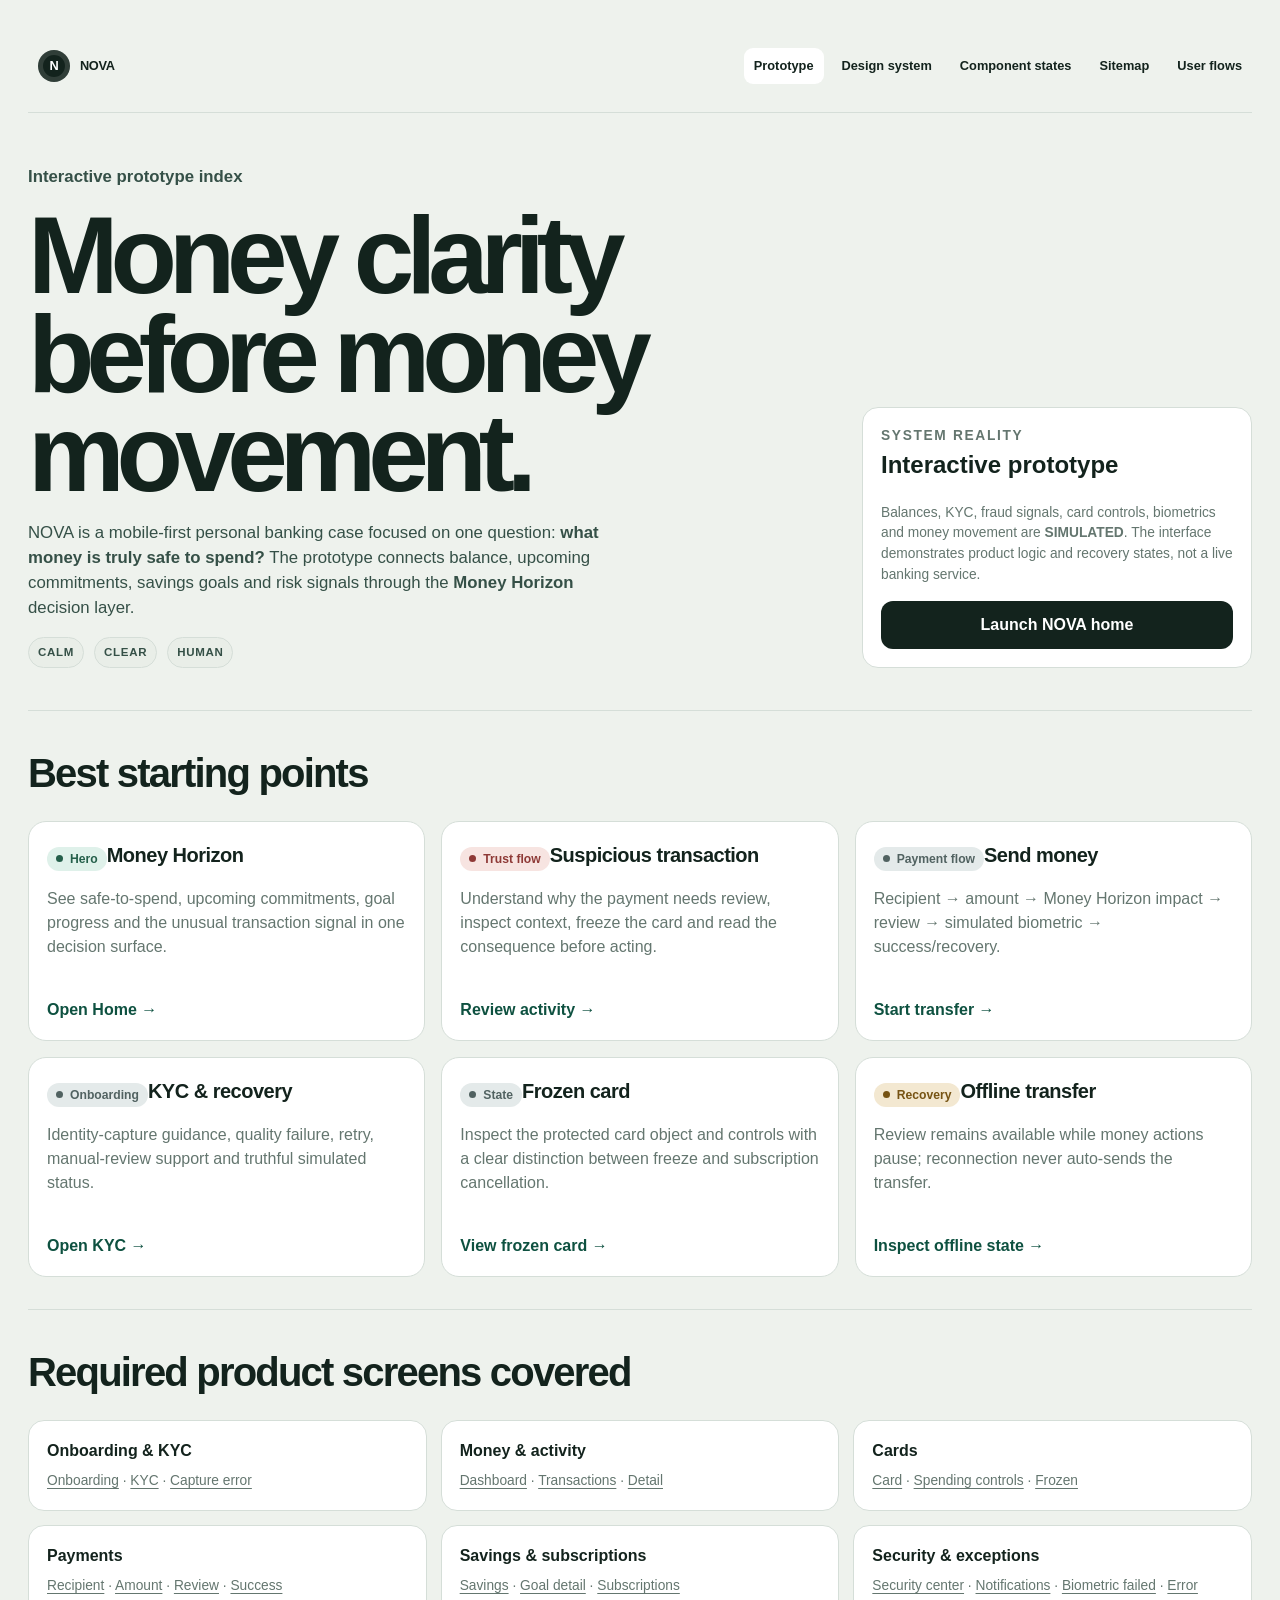
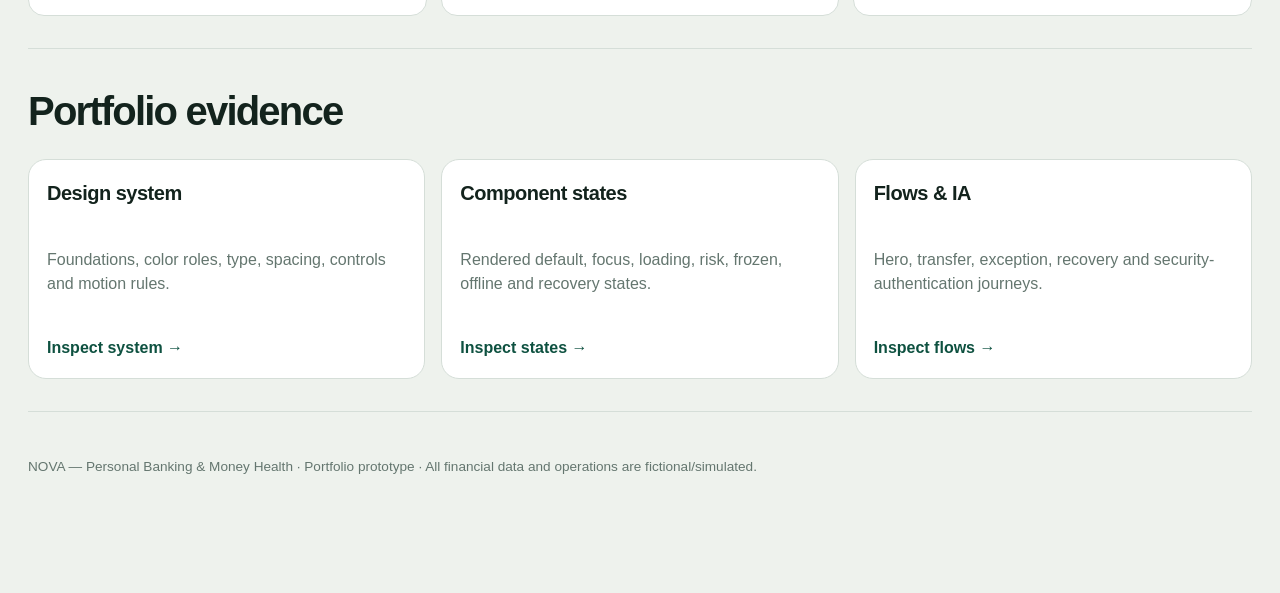
==== index.html @ ab26e025 "feat: build NOVA portfolio-grade banking prototype" ====
<!doctype html><html lang="en"><head><meta charset="utf-8"><meta name="viewport" content="width=device-width,initial-scale=1"><meta http-equiv="refresh" content="0; url=prototype.html"><title>NOVA</title><link rel="canonical" href="prototype.html"></head><body><p><a href="prototype.html">Open NOVA prototype</a></p></body></html>
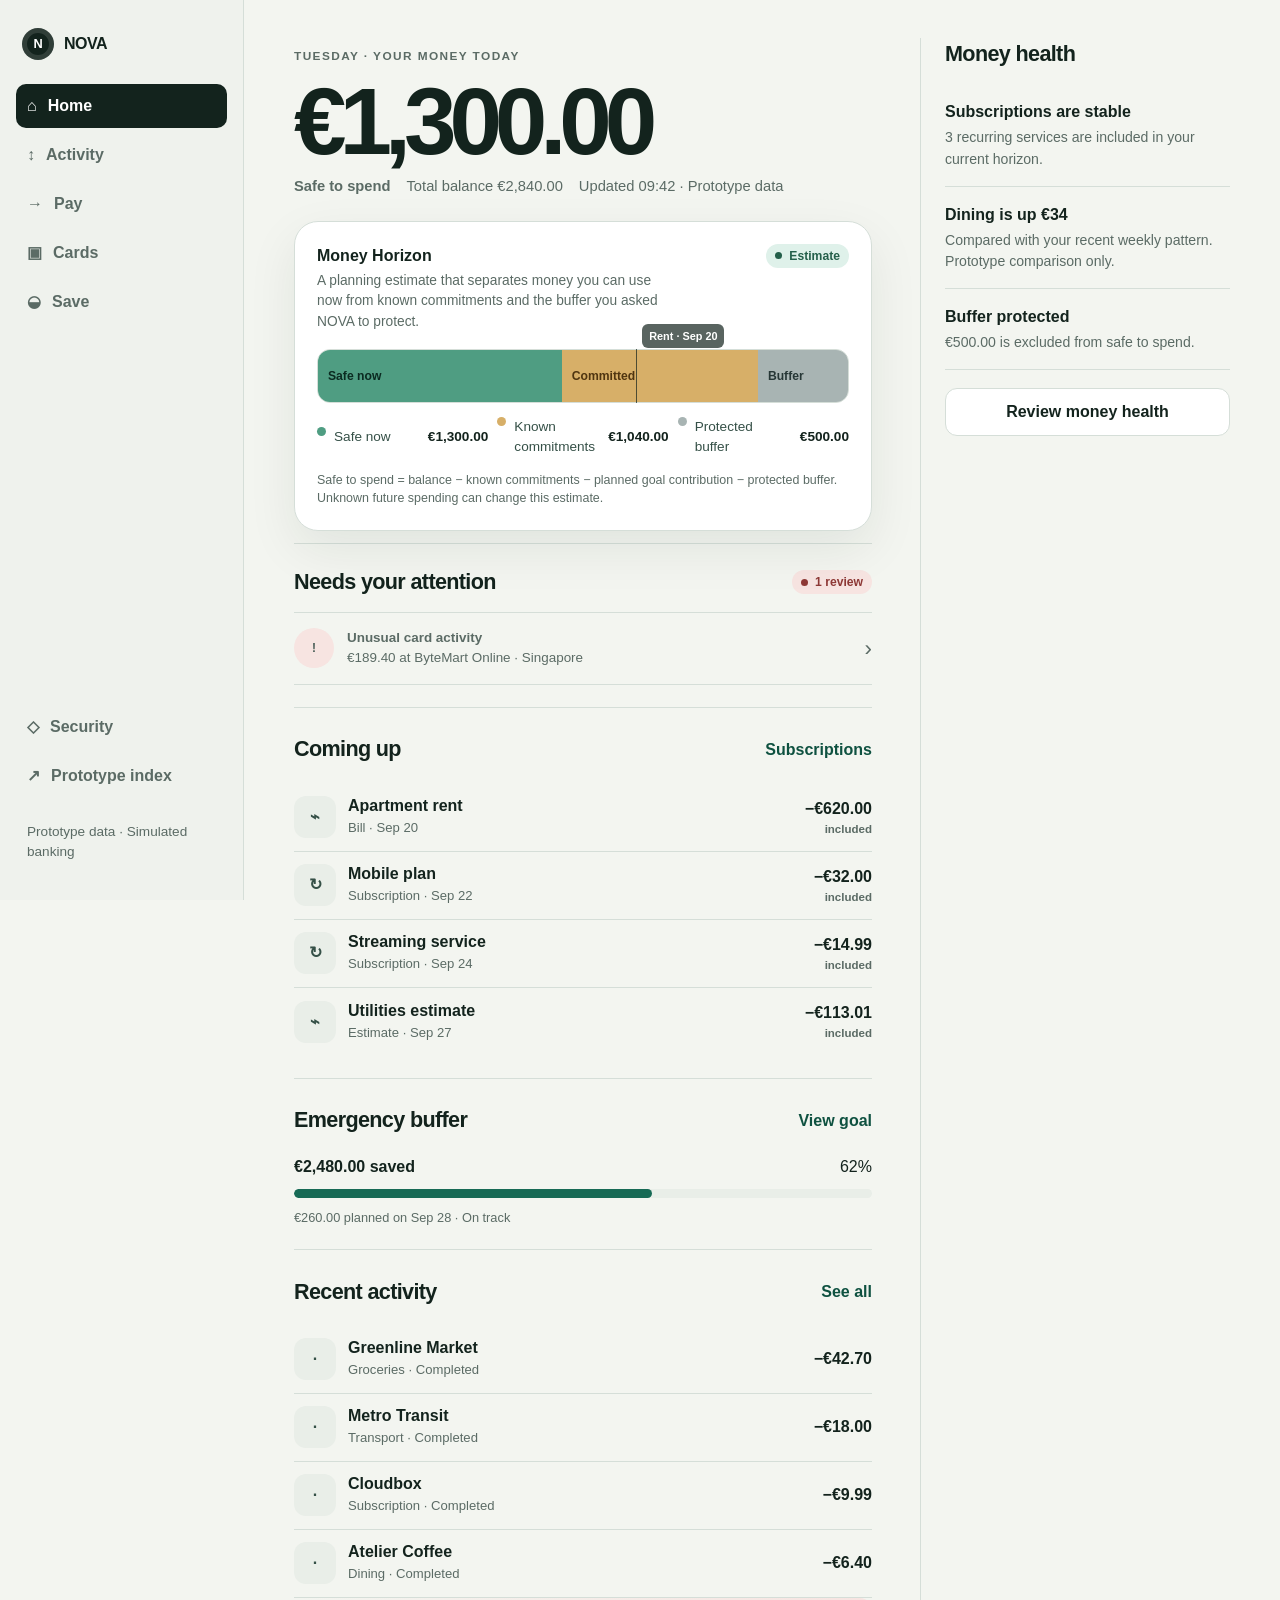
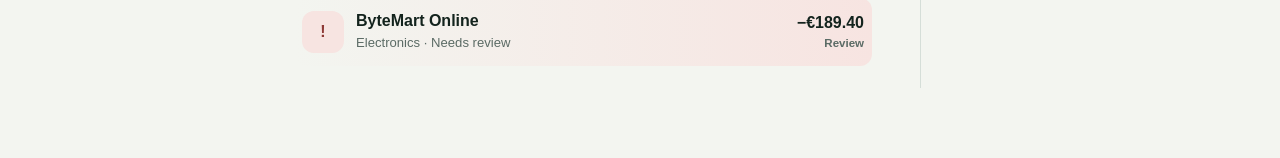
==== commit 535f622e: "fix: open NOVA product UI from GitHub Pages root" ====
--- a/index.html
+++ b/index.html
@@ -1 +1,13 @@
-<!doctype html><html lang="en"><head><meta charset="utf-8"><meta name="viewport" content="width=device-width,initial-scale=1"><meta http-equiv="refresh" content="0; url=prototype.html"><title>NOVA</title><link rel="canonical" href="prototype.html"></head><body><p><a href="prototype.html">Open NOVA prototype</a></p></body></html>
+<!doctype html>
+<html lang="en">
+<head>
+  <meta charset="utf-8">
+  <meta name="viewport" content="width=device-width,initial-scale=1">
+  <meta http-equiv="refresh" content="0; url=app.html?screen=home">
+  <title>NOVA — Personal Banking & Money Health</title>
+  <link rel="canonical" href="app.html?screen=home">
+</head>
+<body>
+  <p><a href="app.html?screen=home">Open NOVA app</a></p>
+</body>
+</html>
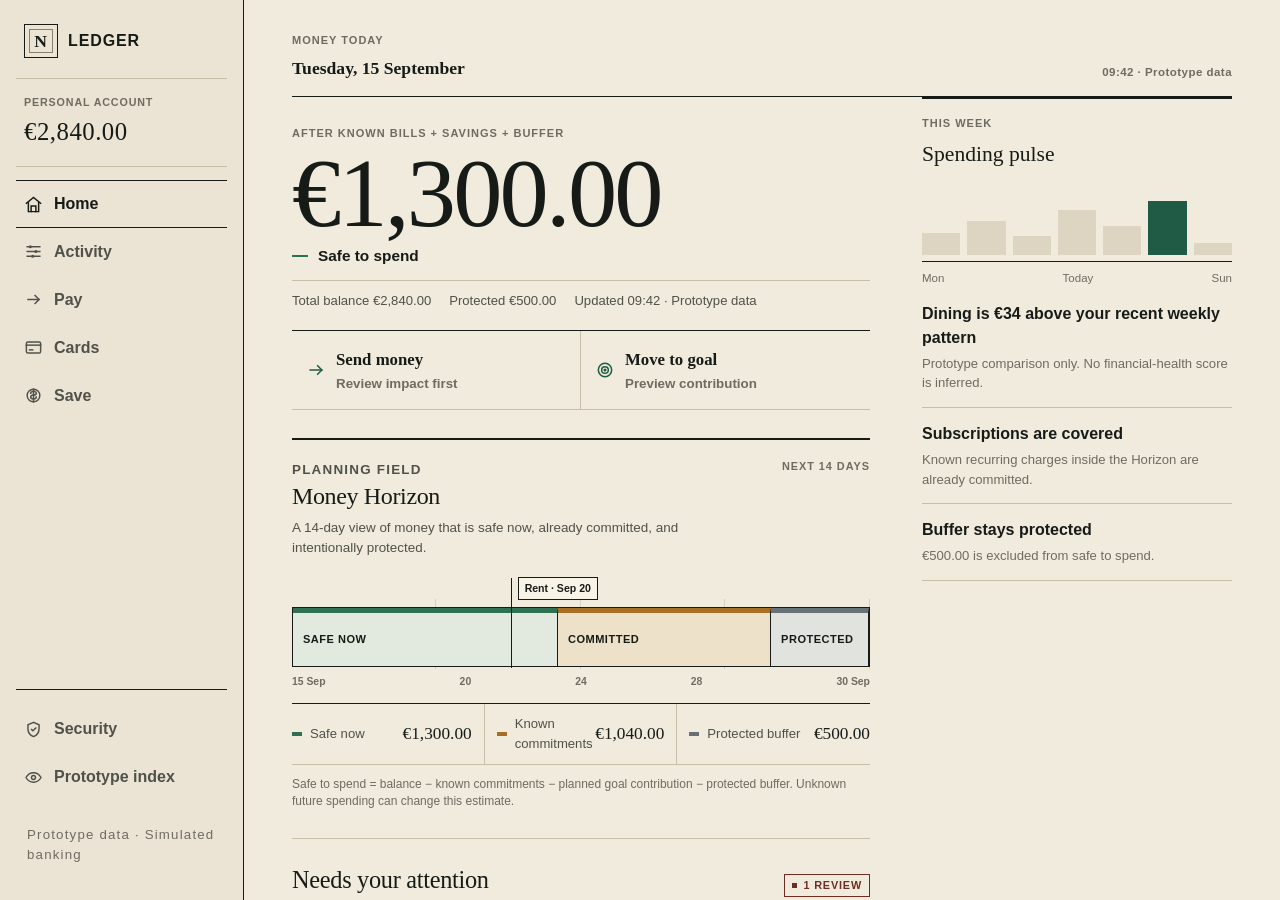
==== commit 79b1e1db: "refactor: apply Ledger identity across product" ====
--- a/index.html
+++ b/index.html
@@ -4,10 +4,11 @@
   <meta charset="utf-8">
   <meta name="viewport" content="width=device-width,initial-scale=1">
   <meta http-equiv="refresh" content="0; url=app.html?screen=home">
-  <title>NOVA — Personal Banking & Money Health</title>
+  <title>Ledger — Personal Banking & Money Health</title>
   <link rel="canonical" href="app.html?screen=home">
+<link rel="stylesheet" href="assets/ledger.css">
 </head>
 <body>
-  <p><a href="app.html?screen=home">Open NOVA app</a></p>
+  <p><a href="app.html?screen=home">Open Ledger app</a></p>
 </body>
 </html>
--- a/assets/ledger.css
+++ b/assets/ledger.css
@@ -0,0 +1,115 @@
+/* Ledger visual system — warm paper, ruled structure, serif figures, square corners, zero elevation. */
+:root{
+  --canvas:#f1ebdd;--surface:#f8f3e7;--surface-strong:#fbf7ee;--field:#e9e2d2;--field-2:#ddd4c1;
+  --ink:#171b18;--ink-2:#4f514a;--muted:#6e6b61;--line:#c8bfa9;--line-strong:#878171;
+  --primary:#1f5b45;--primary-strong:#174433;--primary-soft:#dce5da;--safe:#2f6f54;--safe-soft:#e2e9df;
+  --committed:#a66f25;--committed-strong:#7e5018;--committed-soft:#eee1c9;--buffer:#677276;--buffer-soft:#e1e3de;
+  --risk:#923d30;--risk-strong:#6f2d23;--risk-soft:#eddcd5;--success:#365f45;--success-soft:#e2e8de;
+  --info:#425f68;--info-soft:#e1e7e5;--focus:#145ea8;--shadow-float:none;
+  --radius-xs:0;--radius-sm:0;--radius:0;--radius-lg:0;--pill:0;
+  --serif:Georgia,"Times New Roman",serif;--sans:ui-sans-serif,-apple-system,BlinkMacSystemFont,"Segoe UI",sans-serif;
+}
+*,*::before,*::after{box-shadow:none!important;border-radius:0!important}
+html,body{background:var(--canvas);color:var(--ink);font-family:var(--sans)}
+::selection{background:#d6cfba;color:var(--ink)}
+a{text-decoration-thickness:1px;text-underline-offset:.18em}
+button,input,select,textarea{font-family:var(--sans)}
+svg{stroke-linecap:square!important;stroke-linejoin:miter!important}
+
+/* Typography — figures carry the editorial voice, controls remain utilitarian. */
+.eyebrow,.prototype-label,.horizon-range,.ledger-date,.cashflow-item span,.upcoming-date,.meta{letter-spacing:.09em}
+.eyebrow{font-size:.69rem;color:var(--muted);font-weight:800}
+.money-amount,.dossier-amount,.goal-amount,.goal-percent,.cashflow-item strong,.upcoming-date strong,.list-value,.upcoming-amount,
+.review-total strong,.sidebar-account strong,.recurring-total strong,.type-display,.type-title{font-family:var(--serif)!important;font-variant-numeric:tabular-nums lining-nums;font-weight:500!important}
+.list-value,.upcoming-amount,.review-row strong,.detail-row dd{font-variant-numeric:tabular-nums lining-nums}
+.prototype-label{background:transparent!important;border:1px solid var(--line-strong)!important;color:var(--ink-2)!important;padding:5px 8px!important;font-size:.68rem!important;text-transform:uppercase;letter-spacing:.1em}
+.prototype-label::before{width:5px!important;height:5px!important;background:var(--committed)!important}
+
+/* Brand + navigation become a ruled index instead of a soft app rail. */
+.brand{gap:10px;font-weight:850;letter-spacing:.055em;text-transform:uppercase}
+.brand-mark{width:34px;height:34px;border:1px solid var(--ink)!important;background:transparent!important;color:var(--ink)!important;font-family:var(--serif);font-size:1.1rem;font-weight:700}
+.brand-mark::after{inset:4px!important;border:1px solid var(--line-strong)!important}
+.mobile-topbar{height:64px!important;padding:0 16px!important;background:rgba(241,235,221,.98)!important;border-bottom:1px solid var(--ink)!important;backdrop-filter:none!important}
+.icon-btn{border:1px solid var(--line)!important;background:transparent!important;transition:background .14s ease,border-color .14s ease,color .14s ease!important}
+.icon-btn:hover,.icon-btn:active{transform:none!important;background:var(--surface)!important;border-color:var(--ink)!important}
+.notification-dot{right:5px!important;top:5px!important;width:7px!important;height:7px!important;background:var(--risk)!important}
+.sidebar-account{padding:15px 8px 16px!important;margin-bottom:13px!important;border-color:var(--line)!important}
+.sidebar-account span{font-size:.67rem!important}
+.sidebar-account strong{font-size:1.55rem!important;letter-spacing:.02em}
+.side-nav{gap:0!important}
+.side-nav a{min-height:48px!important;padding:10px 8px!important;border-bottom:1px solid transparent!important;color:var(--ink-2)!important;font-weight:720!important;transition:background .14s ease,color .14s ease,border-color .14s ease!important}
+.side-nav a:hover{background:transparent!important;color:var(--ink)!important;border-bottom-color:var(--line)!important}
+.side-nav a.active{background:transparent!important;color:var(--ink)!important;border-top:1px solid var(--ink)!important;border-bottom:1px solid var(--ink)!important}
+.side-bottom{border-top:1px solid var(--ink)!important}
+.bottom-nav{background:rgba(248,243,231,.99)!important;border-top:1px solid var(--ink)!important;backdrop-filter:none!important;padding-top:0!important}
+.bottom-nav a{border-right:1px solid var(--line)!important;font-weight:720!important;color:var(--muted)!important}
+.bottom-nav a:last-child{border-right:0!important}.bottom-nav a.active{color:var(--ink)!important;background:var(--field)!important}
+.bottom-nav a.active::after{left:0!important;right:0!important;top:0!important;bottom:auto!important;width:auto!important;height:2px!important;background:var(--ink)!important}
+
+/* Shared page grammar */
+.main-wrap{width:min(100%,1220px)!important;padding:22px 16px 108px!important}
+.page-grid{gap:30px!important}.page-heading{align-items:flex-start!important;margin-bottom:28px!important;padding:10px 0 20px!important;border-top:2px solid var(--ink)!important;border-bottom:1px solid var(--line)!important}
+.page-heading h1,.page-heading h2{font-family:var(--serif)!important;font-weight:500!important;letter-spacing:-.018em!important}.page-heading h1{font-size:clamp(2.45rem,7vw,4.45rem)!important}.page-heading p{color:var(--ink-2)!important}
+.section{padding:28px 0!important;border-top:1px solid var(--line)!important}.section-head{margin-bottom:12px!important}.section-head h2{font-family:var(--serif)!important;font-weight:500!important;font-size:1.52rem!important;letter-spacing:-.012em!important}
+.text-link{color:var(--primary-strong)!important;font-weight:760!important}.text-link:hover{text-decoration:underline!important}.context-rail{min-width:0}
+
+/* Square controls — no elevation, no hover lift. */
+.btn{min-height:44px!important;padding:10px 14px!important;border:1px solid var(--ink)!important;font-weight:760!important;transition:background .14s ease,color .14s ease,border-color .14s ease!important}
+.btn:hover,.btn:active{transform:none!important}.btn-primary{background:var(--ink)!important;color:var(--surface)!important}.btn-primary:hover{background:var(--primary-strong)!important}.btn-secondary{background:transparent!important;color:var(--ink)!important;border-color:var(--line-strong)!important}.btn-secondary:hover{border-color:var(--ink)!important;background:var(--field)!important}.btn-risk{background:var(--risk)!important;color:#fff!important;border-color:var(--risk)!important}.btn-risk:hover{background:var(--risk-strong)!important}.btn-quiet{background:transparent!important;border-color:transparent!important}
+.input,.select,.textarea{border:1px solid var(--line-strong)!important;background:var(--surface)!important}.input:hover,.select:hover,.textarea:hover{border-color:var(--ink)!important}.input:focus,.select:focus,.textarea:focus{border-color:var(--focus)!important;box-shadow:none!important;outline:3px solid rgba(20,94,168,.18)!important;outline-offset:0!important}
+.status{border:1px solid currentColor!important;background:transparent!important;padding:5px 7px!important;font-size:.68rem!important;text-transform:uppercase;letter-spacing:.075em}.status::before{width:5px!important;height:5px!important}.status-success{color:#315b42!important}.status-pending{color:#78531d!important}.status-risk{color:var(--risk-strong)!important}.status-neutral{color:#4d595b!important}.status-declined{color:#72463e!important}
+.callout{padding:14px 15px!important;background:transparent!important;border:1px solid var(--line)!important;border-left:4px solid var(--info)!important}.callout-risk{border-left-color:var(--risk)!important}.callout-warning{border-left-color:var(--committed)!important}.callout-success{border-left-color:var(--success)!important}
+.chip{border:1px solid var(--line-strong)!important;background:transparent!important}.chip:hover{background:var(--field)!important}.chip[aria-pressed="true"],.chip.active{background:var(--ink)!important;border-color:var(--ink)!important;color:var(--surface)!important}
+
+/* HOME — root cause repair: amount and action register never share a grid row. */
+.home-page{padding-top:18px!important}.home-kicker{align-items:flex-end!important;padding:0 0 14px!important;border-bottom:1px solid var(--ink)!important}.home-kicker strong{font-family:var(--serif);font-size:1.1rem;font-weight:600}.home-kicker time{font-size:.72rem!important;letter-spacing:.04em}
+.decision-field{padding:30px 0 28px!important}.decision-top{display:grid!important;grid-template-columns:minmax(0,1fr)!important;gap:20px!important;align-items:start!important}.decision-copy{min-width:0!important}.decision-copy h1,.money-amount{margin:10px 0 8px!important;font-family:var(--serif)!important;font-size:clamp(4rem,12vw,6.2rem)!important;line-height:.88!important;letter-spacing:-.028em!important;font-weight:500!important;white-space:nowrap;max-width:100%}.decision-copy .decision-label{display:grid!important;grid-template-columns:16px auto!important;align-items:center!important;gap:10px!important;font-size:.96rem!important;font-weight:780!important}.decision-copy .decision-label::before{width:16px!important;height:2px!important;background:var(--safe)!important}.money-sub{margin-top:12px!important;padding-top:10px!important;border-top:1px solid var(--line)!important;gap:6px 18px!important;color:var(--ink-2)!important;font-size:.82rem!important}
+.decision-actions{display:grid!important;grid-template-columns:repeat(2,minmax(0,1fr))!important;gap:0!important;border-top:1px solid var(--ink)!important;border-bottom:1px solid var(--line)!important}.decision-action{min-height:78px!important;padding:12px 14px!important;border:0!important;border-right:1px solid var(--line)!important;background:transparent!important;display:grid!important;grid-template-columns:auto minmax(0,1fr)!important;grid-template-rows:auto auto!important;column-gap:10px!important;row-gap:2px!important;justify-content:start!important}.decision-action:last-child{border-right:0!important}.decision-action svg{grid-row:1/3!important;align-self:center!important;width:20px!important;height:20px!important;color:var(--primary)!important}.decision-action strong{font-family:var(--serif);font-size:1.05rem;font-weight:600;align-self:end}.decision-action small{align-self:start;color:var(--muted)!important}.decision-action:hover{background:var(--field)!important;transform:none!important}
+
+/* Money Horizon — a dated ruled register rather than a floating card. */
+.horizon{margin-top:28px!important;padding:18px 0 0!important;border:0!important;border-top:2px solid var(--ink)!important;background:transparent!important}.horizon-top{margin-bottom:12px!important}.horizon-top h2{font-family:var(--serif)!important;font-size:1.5rem!important;font-weight:500!important}.horizon-top p{color:var(--ink-2)!important}.horizon-range{font-size:.68rem!important;color:var(--muted)!important}.horizon-timeline{padding-top:36px!important}.horizon-grid{inset:28px 0 20px!important;background:repeating-linear-gradient(90deg,transparent 0,transparent calc(25% - 1px),rgba(23,27,24,.13) calc(25% - 1px),rgba(23,27,24,.13) 25%)!important}.horizon-bar{height:56px!important;border:1px solid var(--ink)!important;background:var(--field)!important}.horizon-zone{border-right:1px solid var(--ink)!important;color:var(--ink)!important;font-size:.69rem!important;text-transform:uppercase;letter-spacing:.045em}.horizon-zone.safe{background:var(--safe-soft)!important;border-top:5px solid var(--safe)!important}.horizon-zone.committed{background:var(--committed-soft)!important;border-top:5px solid var(--committed)!important}.horizon-zone.buffer{background:var(--buffer-soft)!important;border-top:5px solid var(--buffer)!important}.horizon-marker{background:var(--ink)!important}.horizon-marker::before{background:var(--surface)!important;color:var(--ink)!important;border:1px solid var(--ink)!important;padding:3px 6px!important}.horizon-dates{color:var(--muted)!important}.horizon-legend{margin-top:14px!important;border-top:1px solid var(--ink)!important}.horizon-legend>div{padding:10px 0!important;border-bottom:1px solid var(--line)!important}.horizon-legend strong{font-family:var(--serif)!important;font-size:1.08rem;font-weight:500!important}.legend-swatch{width:10px!important;height:4px!important}.horizon-note{color:var(--muted)!important}.horizon.compact{padding:14px 0 0!important;border:0!important;border-top:2px solid var(--ink)!important;background:transparent!important}
+
+/* Risk, goals and context use rules instead of containers. */
+.attention-strip{padding:15px 0!important;border-top:1px solid var(--ink)!important;border-bottom:1px solid var(--line)!important}.attention-strip:hover{background:var(--field)!important}.attention-mark{width:34px!important;height:34px!important;border:1px solid var(--risk)!important;background:transparent!important}.goal-strip{padding:18px 0!important;border-top:2px solid var(--ink)!important;border-bottom:1px solid var(--line)!important}.goal-strip h3,.goal-percent{font-family:var(--serif)!important;font-weight:500!important}.progress{height:6px!important;background:var(--field-2)!important}.progress>span{background:var(--primary)!important}.context-panel{padding:18px 0!important;border-top:2px solid var(--ink)!important}.context-panel h2{font-family:var(--serif)!important;font-weight:500!important}.insight-line{border-bottom:1px solid var(--line)!important}.pulse-bars{border-bottom:1px solid var(--ink)!important}.pulse-bars span{background:var(--field-2)!important}.pulse-bars span.current{background:var(--primary)!important}
+
+/* Statement ledger */
+.ledger,.list,.upcoming-list,.control-list,.review-list,.goal-ledger{border-top:1px solid var(--ink)!important}.ledger-row,.list-row{min-height:68px!important;padding:11px 0!important;border-bottom:1px solid var(--line)!important;background:transparent!important}.ledger-row:hover,.list-row:hover{background:var(--field)!important}.ledger-row.is-risk,.list-row.is-risk{background:linear-gradient(90deg,transparent,rgba(146,61,48,.08))!important}.ledger-date{width:48px!important;color:var(--muted)!important}.list-title{font-weight:760!important}.list-value{font-size:1rem!important}.upcoming-row{padding:13px 0!important;border-bottom:1px solid var(--line)!important}.upcoming-date{border-right:1px solid var(--line)!important}.upcoming-date strong{font-size:1.5rem!important}.upcoming-amount{font-size:1rem!important}
+
+/* Activity — statement header and tooling. */
+.activity-header{padding:8px 0 22px!important;border-bottom:1px solid var(--ink)!important}.activity-heading-row h1{font-family:var(--serif)!important;font-weight:500!important;letter-spacing:-.025em!important}.cashflow-strip{margin-top:22px!important;border-top:2px solid var(--ink)!important;border-bottom:1px solid var(--line)!important}.cashflow-item{border-right:1px solid var(--line)!important}.cashflow-item strong{font-size:1.28rem!important}.ledger-toolbar{padding:18px 0!important;border-bottom:1px solid var(--ink)!important}
+
+/* Transaction dossier */
+.dossier-hero{padding:8px 0 24px!important;border-bottom:1px solid var(--ink)!important}.dossier-title,.dossier-amount{font-family:var(--serif)!important;font-weight:500!important;letter-spacing:-.025em!important}.risk-reasons{display:grid!important;grid-template-columns:repeat(auto-fit,minmax(190px,1fr))!important;gap:0!important;border-top:1px solid var(--line)!important}.risk-chip{display:flex!important;padding:8px 0!important;border:0!important;border-bottom:1px solid var(--line)!important;background:transparent!important;color:var(--risk-strong)!important}.evidence-panel{padding:18px 0!important;border:0!important;border-top:2px solid var(--risk)!important;border-bottom:1px solid var(--line)!important;background:transparent!important}.evidence-panel h2,.protection-band h2{font-family:var(--serif)!important;font-weight:500!important}.detail-row{padding:13px 0!important;border-bottom:1px solid var(--line)!important}.detail-row:first-child{border-top:1px solid var(--ink)!important}.protection-band{padding-top:22px!important;border-top:2px solid var(--ink)!important}
+
+/* Cards — the physical object keeps only its recognizable ratio; controls stay ledger-like. */
+.card-object{min-height:220px!important;padding:20px!important;background:var(--ink)!important;color:var(--surface)!important;border:1px solid var(--ink)!important}.card-object::before{background:repeating-linear-gradient(0deg,transparent 0,transparent 36px,rgba(248,243,231,.1) 36px,rgba(248,243,231,.1) 37px)!important}.card-object::after{display:none!important}.card-object.frozen{background:#4f5550!important}.card-brand,.card-number{font-family:var(--serif)!important}.card-chip{border:1px solid var(--surface)!important;background:transparent!important}.card-state{border-top:1px solid var(--line)!important;padding-top:10px!important}.card-quick{padding-top:18px!important;border-top:2px solid var(--ink)!important}.card-quick h2{font-family:var(--serif)!important;font-weight:500!important}.control-row{padding:15px 0!important;border-bottom:1px solid var(--line)!important}.switch{width:48px!important;height:28px!important}.switch span{border:1px solid var(--line-strong)!important;background:var(--field-2)!important}.switch span::after{width:20px!important;height:20px!important;left:3px!important;top:3px!important;background:var(--surface)!important;border:1px solid var(--ink)!important}.switch input:checked+span{background:var(--primary)!important;border-color:var(--primary)!important}.switch input:checked+span::after{transform:translateX(20px)!important}
+
+/* Focused transaction worksheet */
+.amount-input{font-family:var(--serif)!important;font-size:3.2rem!important;font-weight:500!important}.amount-field .currency-prefix{font-family:var(--serif)!important;font-weight:500!important}.recipient-card{border-top:1px solid var(--ink)!important;border-bottom:1px solid var(--line)!important}.avatar{border:1px solid var(--ink)!important;background:transparent!important}.stepper span{height:3px!important;background:var(--field-2)!important}.stepper span.done{background:var(--primary)!important}.task-panel{padding:18px 0!important;border-top:2px solid var(--ink)!important}.task-panel h2{font-family:var(--serif)!important;font-weight:500!important}.review-row{padding:12px 0!important;border-bottom:1px solid var(--line)!important}.impact-panel{padding:16px 0!important;border:0!important;border-top:2px solid var(--ink)!important;border-bottom:1px solid var(--line)!important;background:transparent!important}.impact-panel h2{font-family:var(--serif)!important;font-weight:500!important}
+
+/* Savings, subscriptions, security */
+.goal-hero{padding-bottom:24px!important;border-bottom:1px solid var(--ink)!important}.goal-hero h1{font-family:var(--serif)!important;font-weight:500!important}.goal-timeline::before{background:var(--field-2)!important}.goal-timeline-fill{background:var(--primary)!important}.goal-point::before{border:1px solid var(--ink)!important;background:var(--primary)!important}.goal-point.future::before{background:var(--surface)!important}.goal-ledger-row{padding:12px 0!important;border-bottom:1px solid var(--line)!important}.recurring-total{border-top:2px solid var(--ink)!important;border-bottom:1px solid var(--line)!important}.notification-group-title h2,.security-summary h2{font-family:var(--serif)!important;font-weight:500!important}.security-summary{border-top:2px solid var(--ink)!important;border-bottom:1px solid var(--line)!important}
+
+/* Onboarding + KYC */
+.onboarding-copy h1{font-family:var(--serif)!important;font-weight:500!important;font-size:clamp(3.35rem,13vw,6.5rem)!important;letter-spacing:-.026em!important}.onboarding-art{border-top:2px solid var(--ink)!important;border-bottom:1px solid var(--ink)!important}.onboarding-horizon{border:1px solid var(--ink)!important}.onboarding-horizon span:nth-child(1){background:var(--safe-soft)!important;border-top:4px solid var(--safe)!important}.onboarding-horizon span:nth-child(2){background:var(--committed-soft)!important;border-top:4px solid var(--committed)!important}.onboarding-horizon span:nth-child(3){background:var(--buffer-soft)!important;border-top:4px solid var(--buffer)!important}.kyc-spine{border-top:2px solid var(--ink)!important}.kyc-spine h2{font-family:var(--serif)!important;font-weight:500!important}.document-sheet{padding:18px 0!important;border:0!important;border-top:2px solid var(--ink)!important;border-bottom:1px solid var(--line)!important;background:transparent!important}.document-sheet h2{font-family:var(--serif)!important;font-weight:500!important}.kyc-capture{background:var(--field)!important;border:1px solid var(--line)!important}.capture-frame{border:1px solid var(--ink)!important;background:var(--surface)!important}
+
+/* Results + overlays */
+.receipt-mark,.empty-state .empty-mark{width:64px!important;height:64px!important;border:1px solid currentColor!important;background:transparent!important}.receipt h1,.empty-state h1{font-family:var(--serif)!important;font-weight:500!important}.receipt-sheet{border:1px solid var(--line)!important;border-top:2px solid var(--ink)!important;background:transparent!important}.offline-banner{background:var(--ink)!important;color:var(--surface)!important;border-bottom:1px solid var(--ink)!important}.dialog-backdrop{background:rgba(23,27,24,.52)!important}.dialog{padding:20px!important;border:1px solid var(--ink)!important;border-top:3px solid var(--ink)!important;background:var(--surface)!important}.dialog h2{font-family:var(--serif)!important;font-weight:500!important}.toast{border:1px solid var(--ink)!important;background:var(--ink)!important;color:var(--surface)!important}
+
+/* Evidence pages share the same grammar. */
+.evidence-body{background:var(--canvas)!important}.evidence-nav{border-bottom:1px solid var(--ink)!important}.evidence-nav a{border-bottom:1px solid transparent!important}.evidence-nav a:hover,.evidence-nav a[aria-current="page"]{background:transparent!important;border-bottom-color:var(--ink)!important}.evidence-hero h1,.evidence-section h2{font-family:var(--serif)!important;font-weight:500!important;letter-spacing:-.025em!important}.evidence-section{border-top:1px solid var(--ink)!important}.specimen,.state-cell,.site-node,.flow-node,.launch-card{background:transparent!important;border:1px solid var(--line)!important;border-top:2px solid var(--ink)!important}.launch-card:hover{transform:none!important;border-color:var(--ink)!important;background:var(--field)!important}.swatch{border:1px solid var(--ink)!important}.space-bar{background:var(--field)!important;border:1px solid var(--line-strong)!important}.forced-hover{transform:none!important;border-color:var(--ink)!important}.forced-pressed{transform:none!important;background:var(--field)!important}.mini-card{background:var(--ink)!important;color:var(--surface)!important}.mini-card.frozen{background:#505651!important}.mini-card.restricted{background:#604941!important}
+
+@media (min-width:680px){
+  .main-wrap{padding-inline:28px!important}.decision-top{grid-template-columns:minmax(0,1fr)!important}.decision-actions{grid-template-columns:repeat(2,minmax(0,1fr))!important}.horizon-legend{grid-template-columns:repeat(3,minmax(0,1fr))!important}.horizon-legend>div{padding:10px 12px!important;border-right:1px solid var(--line)!important;border-bottom:0!important}.horizon-legend>div:first-child{padding-left:0!important}.horizon-legend>div:last-child{border-right:0!important;padding-right:0!important}.dialog-backdrop{place-items:center!important}
+}
+@media (min-width:960px){
+  .app-shell{grid-template-columns:228px minmax(0,1fr)!important}.sidebar{display:flex!important;flex-direction:column!important;position:sticky!important;top:0!important;height:100vh!important;padding:22px 16px!important;background:#ebe4d5!important;border-right:1px solid var(--ink)!important}.sidebar .brand{padding:2px 8px 20px!important}.main-wrap{width:min(100%,1200px)!important;padding:34px 38px 72px!important}.page-grid.has-context{grid-template-columns:minmax(0,1fr) 292px!important;gap:44px!important}.context-rail{position:sticky;top:34px}.decision-copy h1,.money-amount{font-size:clamp(5rem,7vw,6rem)!important;max-width:780px!important}.decision-actions{max-width:720px!important}.horizon-bar{height:60px!important}.dossier-layout{grid-template-columns:minmax(0,1fr) minmax(300px,.68fr)!important;gap:44px!important}.evidence-panel{position:sticky;top:34px}.card-grid{grid-template-columns:minmax(0,1fr) minmax(340px,.88fr)!important;gap:44px!important}.transfer-grid{grid-template-columns:minmax(0,1fr) 330px!important;gap:44px!important}.impact-panel{position:sticky;top:34px}
+}
+@media (min-width:1280px){.app-shell{grid-template-columns:244px minmax(0,1fr)!important}.main-wrap{padding-inline:48px!important}.page-grid.has-context{grid-template-columns:minmax(0,1fr) 310px!important;gap:52px!important}.decision-copy h1,.money-amount{font-size:6.15rem!important}}
+@media (max-width:767px){
+  .page-heading{flex-direction:column!important;gap:12px!important}.decision-actions{grid-template-columns:1fr!important}.decision-action{border-right:0!important;border-bottom:1px solid var(--line)!important}.decision-action:last-child{border-bottom:0!important}.horizon-top{display:grid!important;grid-template-columns:1fr auto!important}.horizon-top p{grid-column:1/-1!important}.cashflow-strip{grid-template-columns:1fr!important}.cashflow-item{border-right:0!important;border-bottom:1px solid var(--line)!important;padding:10px 0!important}.cashflow-item:last-child{border-bottom:0!important}.risk-chip{width:100%!important}.filter-row .chip{margin-right:6px!important}
+}
+@media (max-width:479px){
+  .main-wrap{padding-inline:14px!important}.home-kicker{align-items:flex-start!important;flex-direction:column!important;gap:8px!important}.decision-copy h1,.money-amount{font-size:clamp(3.6rem,17.2vw,4.25rem)!important;white-space:nowrap}.money-sub{display:grid!important;grid-template-columns:1fr!important}.horizon-top{grid-template-columns:1fr!important}.horizon-range{justify-self:start!important}.horizon-top p{display:none!important}.horizon-bar{height:52px!important}.horizon-zone{font-size:.61rem!important;padding-inline:6px!important}.horizon-marker::before{font-size:.58rem!important}.horizon-dates{font-size:.58rem!important}.activity-heading-row h1{font-size:3.6rem!important}.dossier-title{font-size:2.8rem!important}.dossier-amount{font-size:3.6rem!important}.amount-input{font-size:2.8rem!important}.onboarding-copy h1{font-size:3.85rem!important}
+}
+@media (prefers-reduced-motion:reduce){*,*::before,*::after{scroll-behavior:auto!important;animation-duration:.001ms!important;animation-iteration-count:1!important;transition-duration:.001ms!important}}
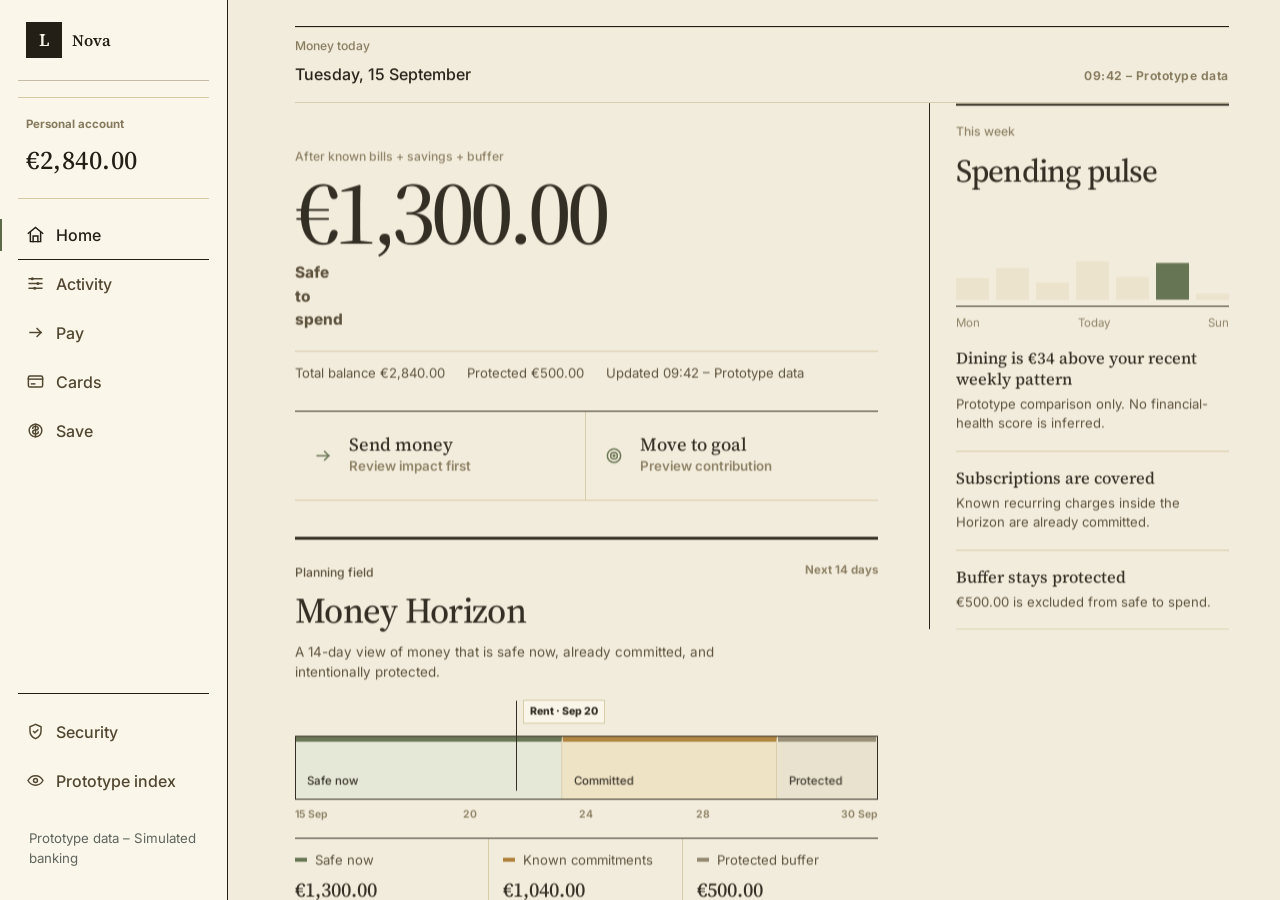
==== commit d80d44dc: "design: restore Nova product identity at entry point" ====
--- a/index.html
+++ b/index.html
@@ -4,11 +4,12 @@
   <meta charset="utf-8">
   <meta name="viewport" content="width=device-width,initial-scale=1">
   <meta http-equiv="refresh" content="0; url=app.html?screen=home">
-  <title>Ledger — Personal Banking & Money Health</title>
+  <meta name="theme-color" content="#f2ecdc">
+  <title>Nova — Personal Banking & Money Planning</title>
   <link rel="canonical" href="app.html?screen=home">
-<link rel="stylesheet" href="assets/ledger.css">
+  <link rel="icon" href="assets/favicon.svg" type="image/svg+xml">
 </head>
 <body>
-  <p><a href="app.html?screen=home">Open Ledger app</a></p>
+  <p><a href="app.html?screen=home">Open Nova</a></p>
 </body>
 </html>
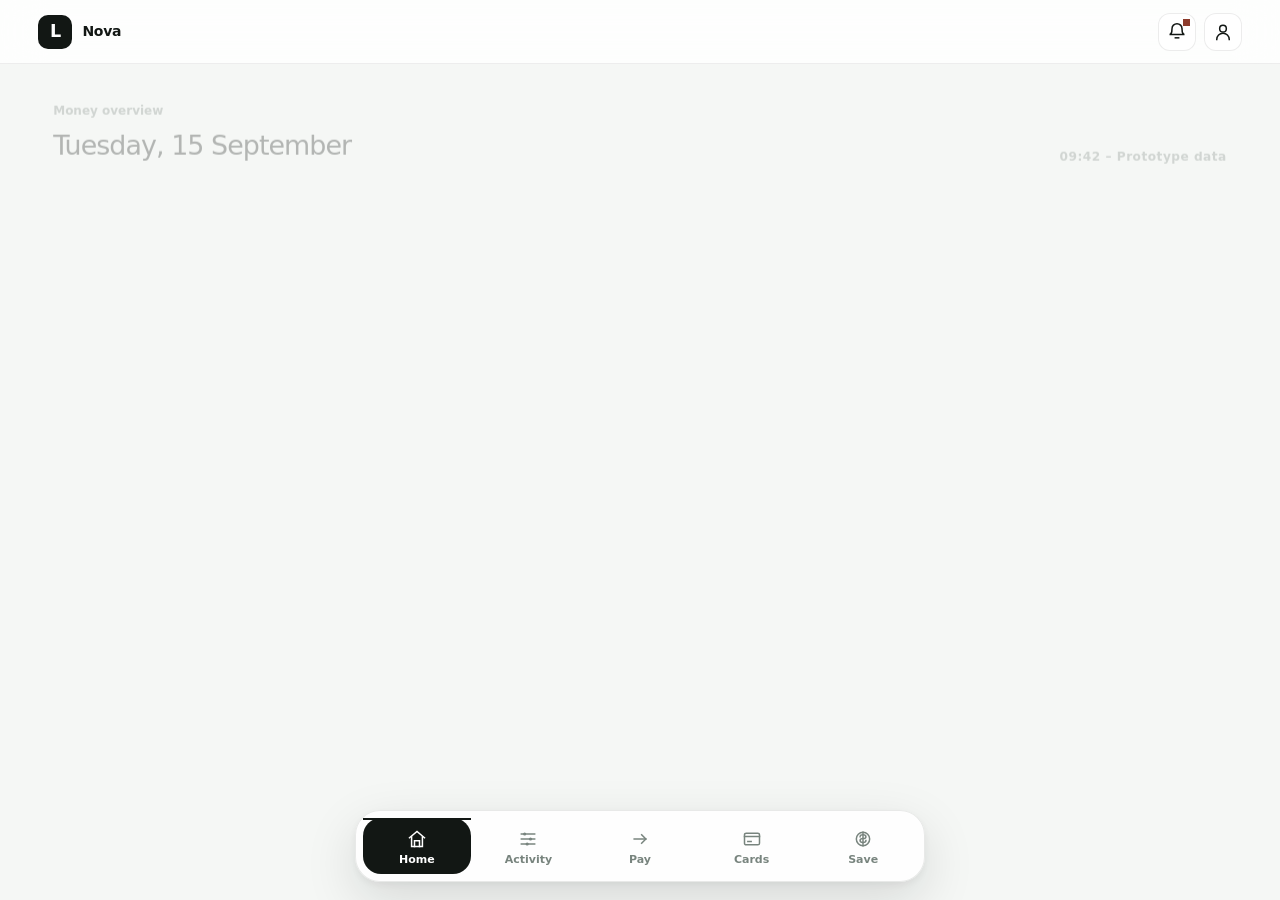
==== commit a28750e3: "chore: align Nova theme color with new visual system" ====
--- a/index.html
+++ b/index.html
@@ -4,7 +4,7 @@
   <meta charset="utf-8">
   <meta name="viewport" content="width=device-width,initial-scale=1">
   <meta http-equiv="refresh" content="0; url=app.html?screen=home">
-  <meta name="theme-color" content="#f2ecdc">
+  <meta name="theme-color" content="#f5f7f5">
   <title>Nova — Personal Banking & Money Planning</title>
   <link rel="canonical" href="app.html?screen=home">
   <link rel="icon" href="assets/favicon.svg" type="image/svg+xml">
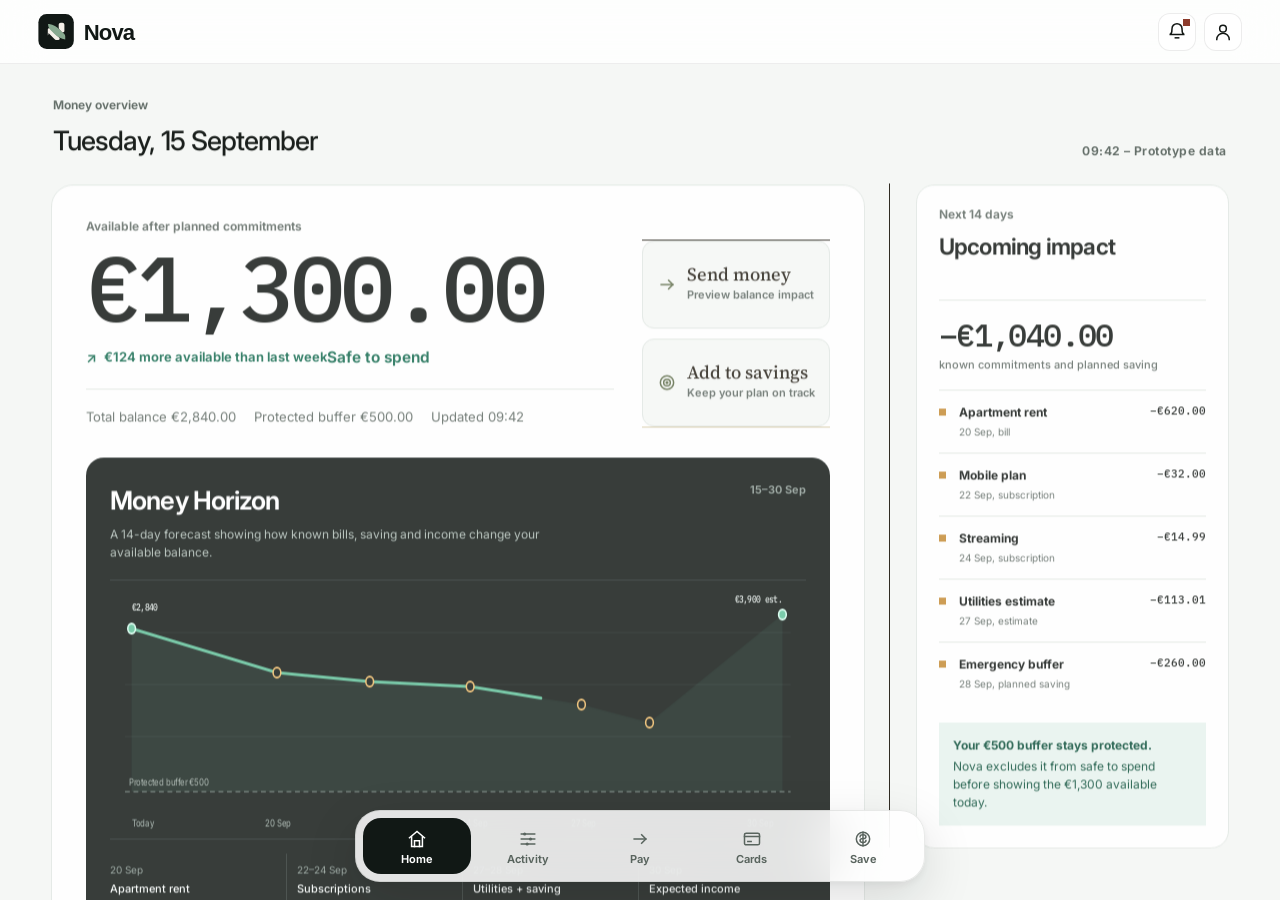
==== commit 2d8058f8: "chore: use Nova mark as site favicon" ====
--- a/index.html
+++ b/index.html
@@ -7,7 +7,7 @@
   <meta name="theme-color" content="#f5f7f5">
   <title>Nova — Personal Banking & Money Planning</title>
   <link rel="canonical" href="app.html?screen=home">
-  <link rel="icon" href="assets/favicon.svg" type="image/svg+xml">
+  <link rel="icon" href="assets/nova-mark.svg" type="image/svg+xml">
 </head>
 <body>
   <p><a href="app.html?screen=home">Open Nova</a></p>
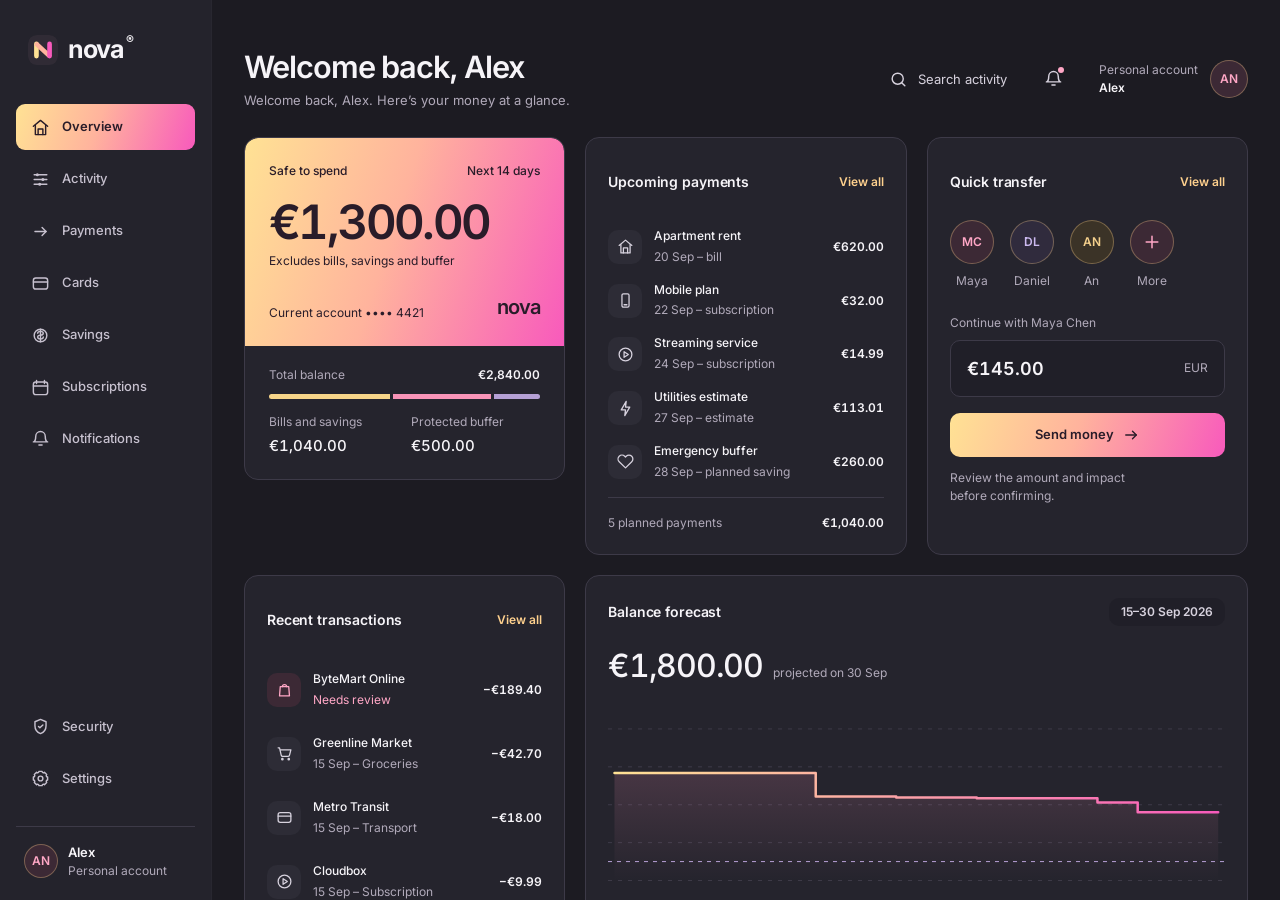
==== commit 0ef64deb: "Polish Nova into a real product: no prototype signals, hidden demo tools, signed-in entry - Rewrite " ====
--- a/index.html
+++ b/index.html
@@ -11,5 +11,6 @@
 </head>
 <body>
   <p><a href="app.html?screen=home">Open Nova</a></p>
+  <footer><p>Concept product designed by Đỗ Anh Nghĩa.</p></footer>
 </body>
 </html>
